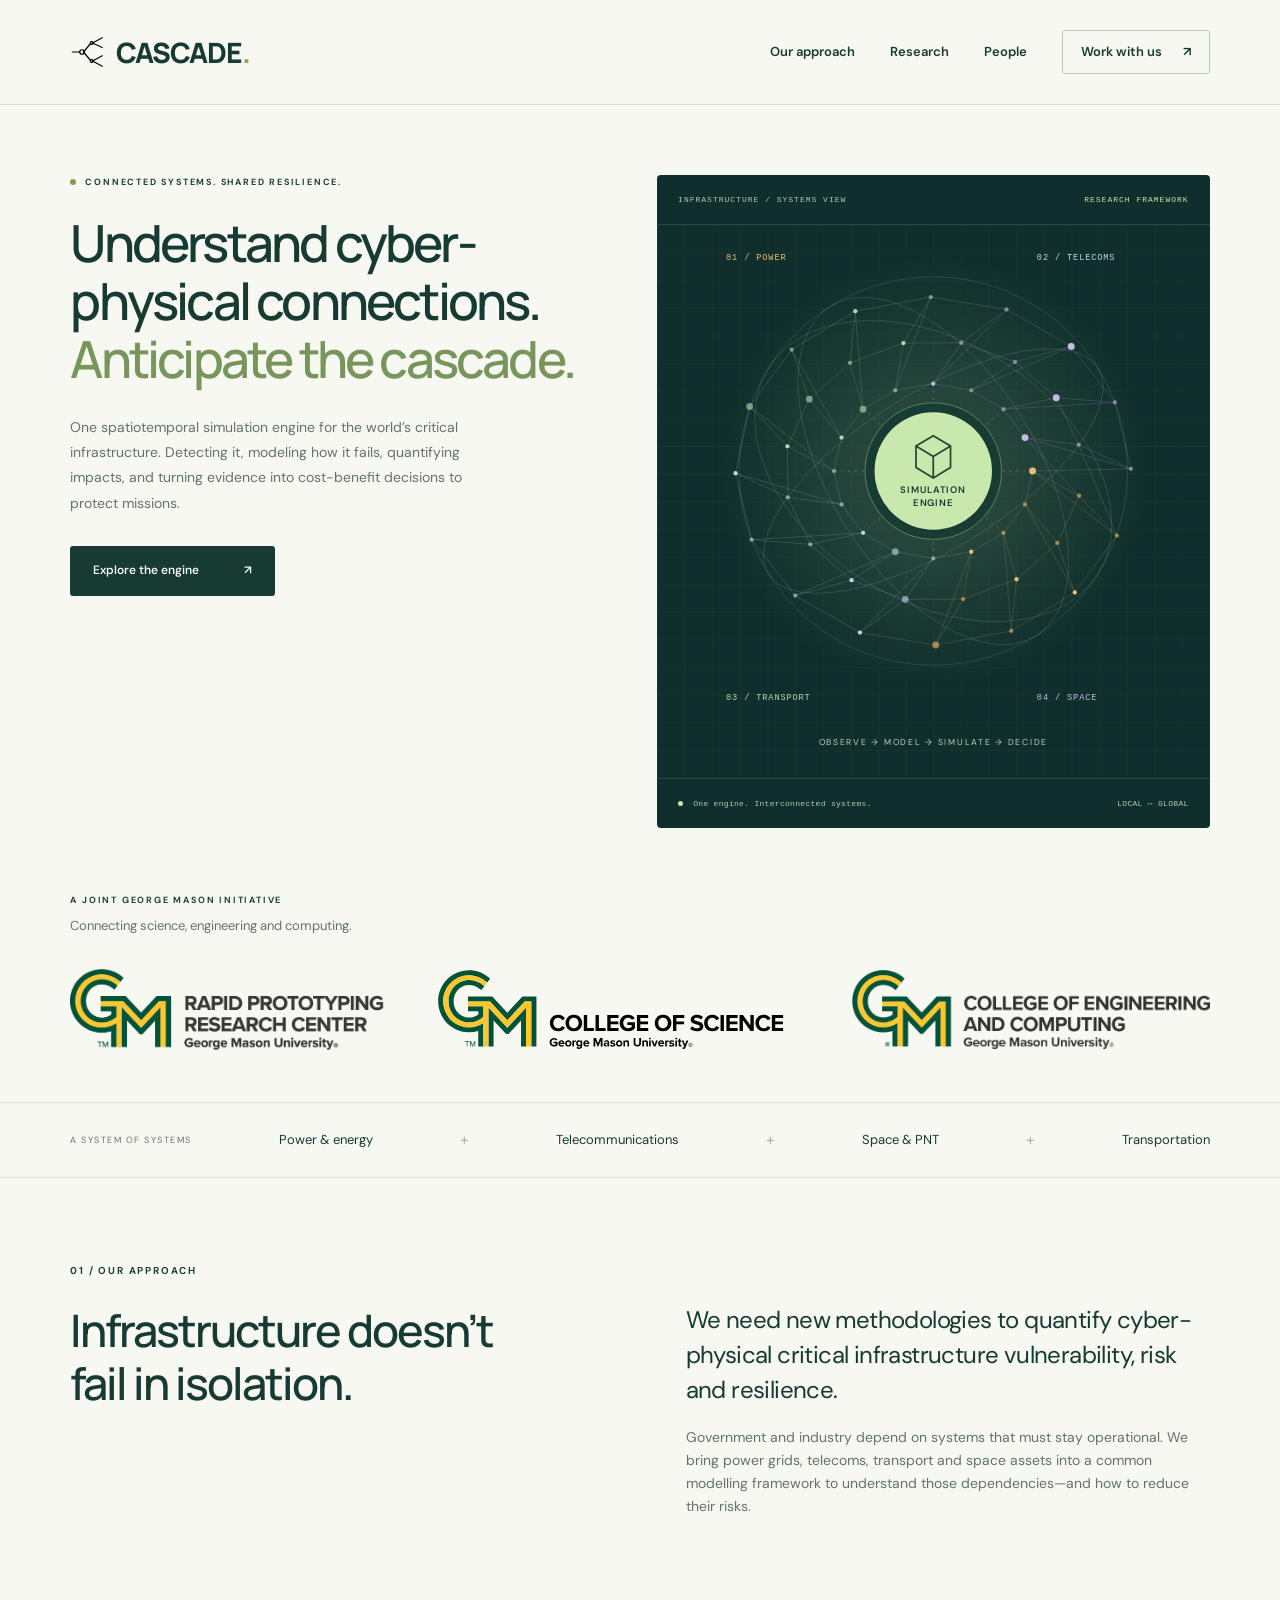
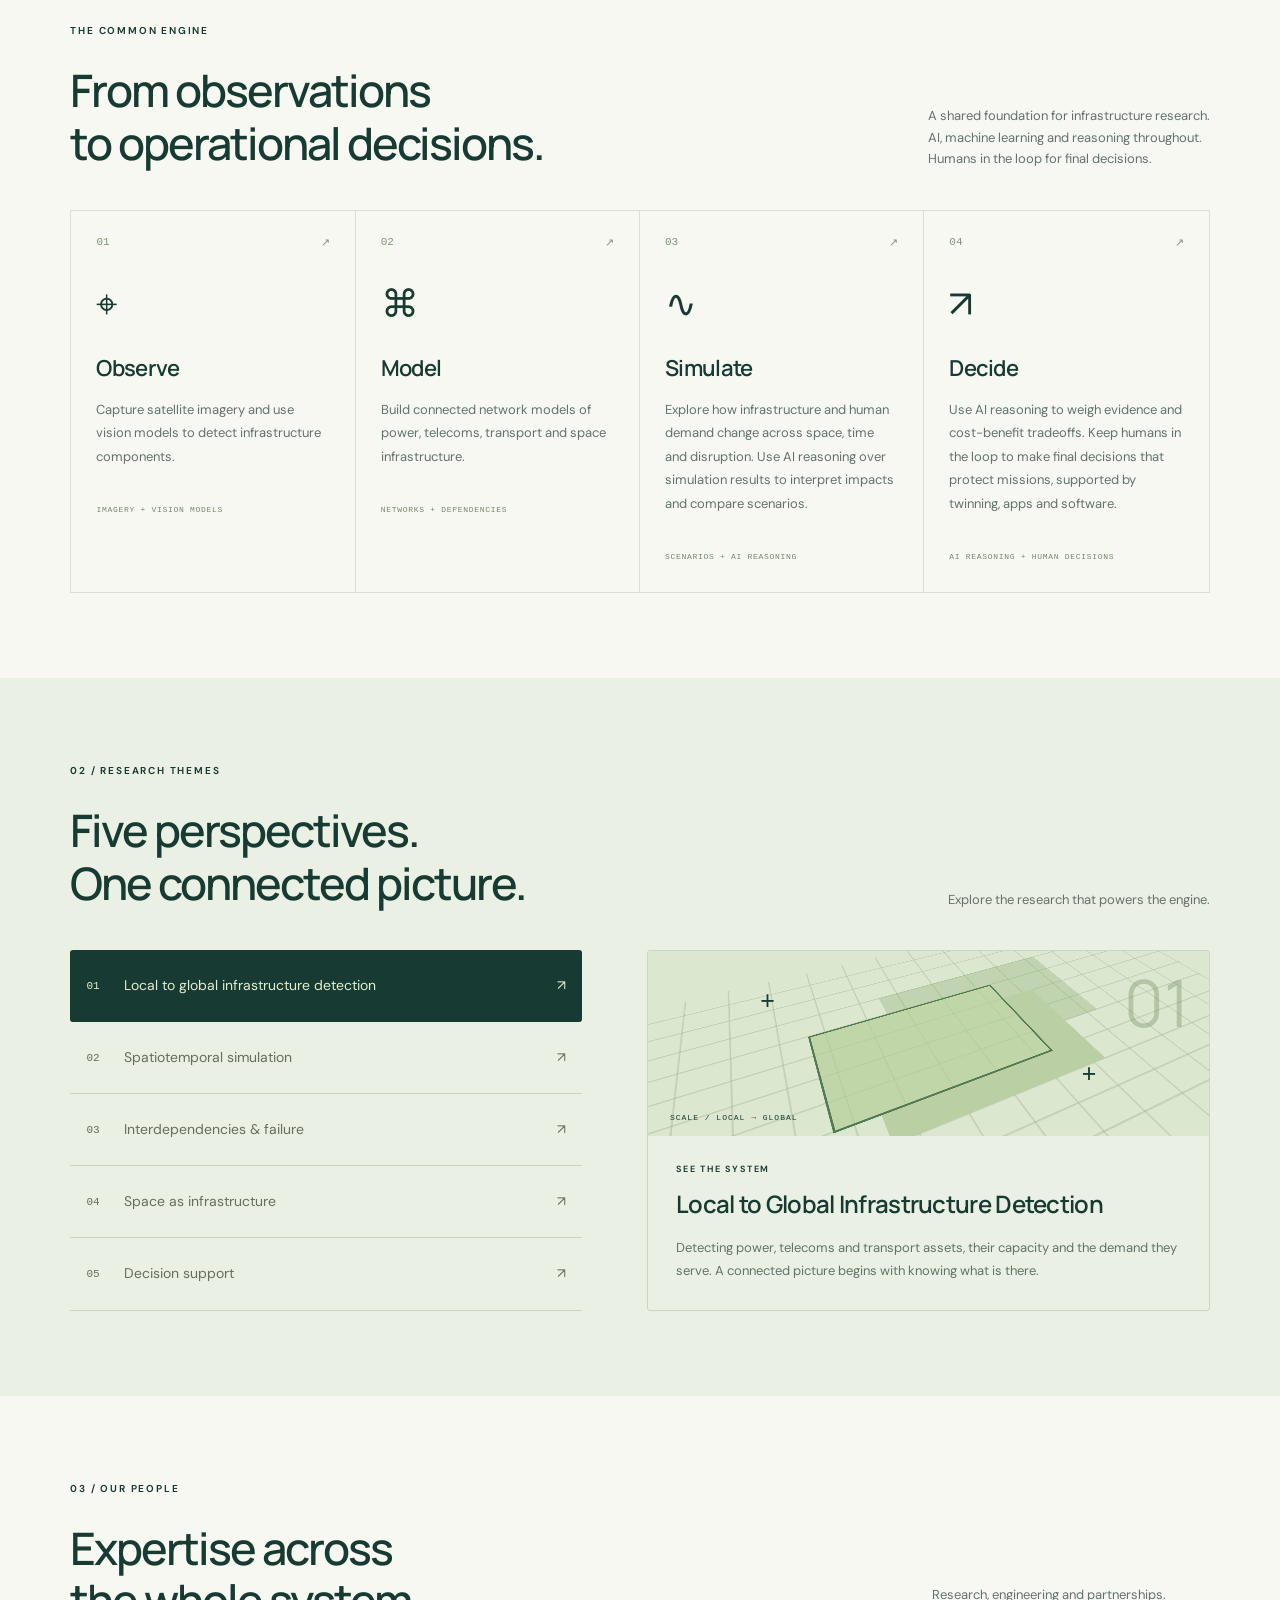
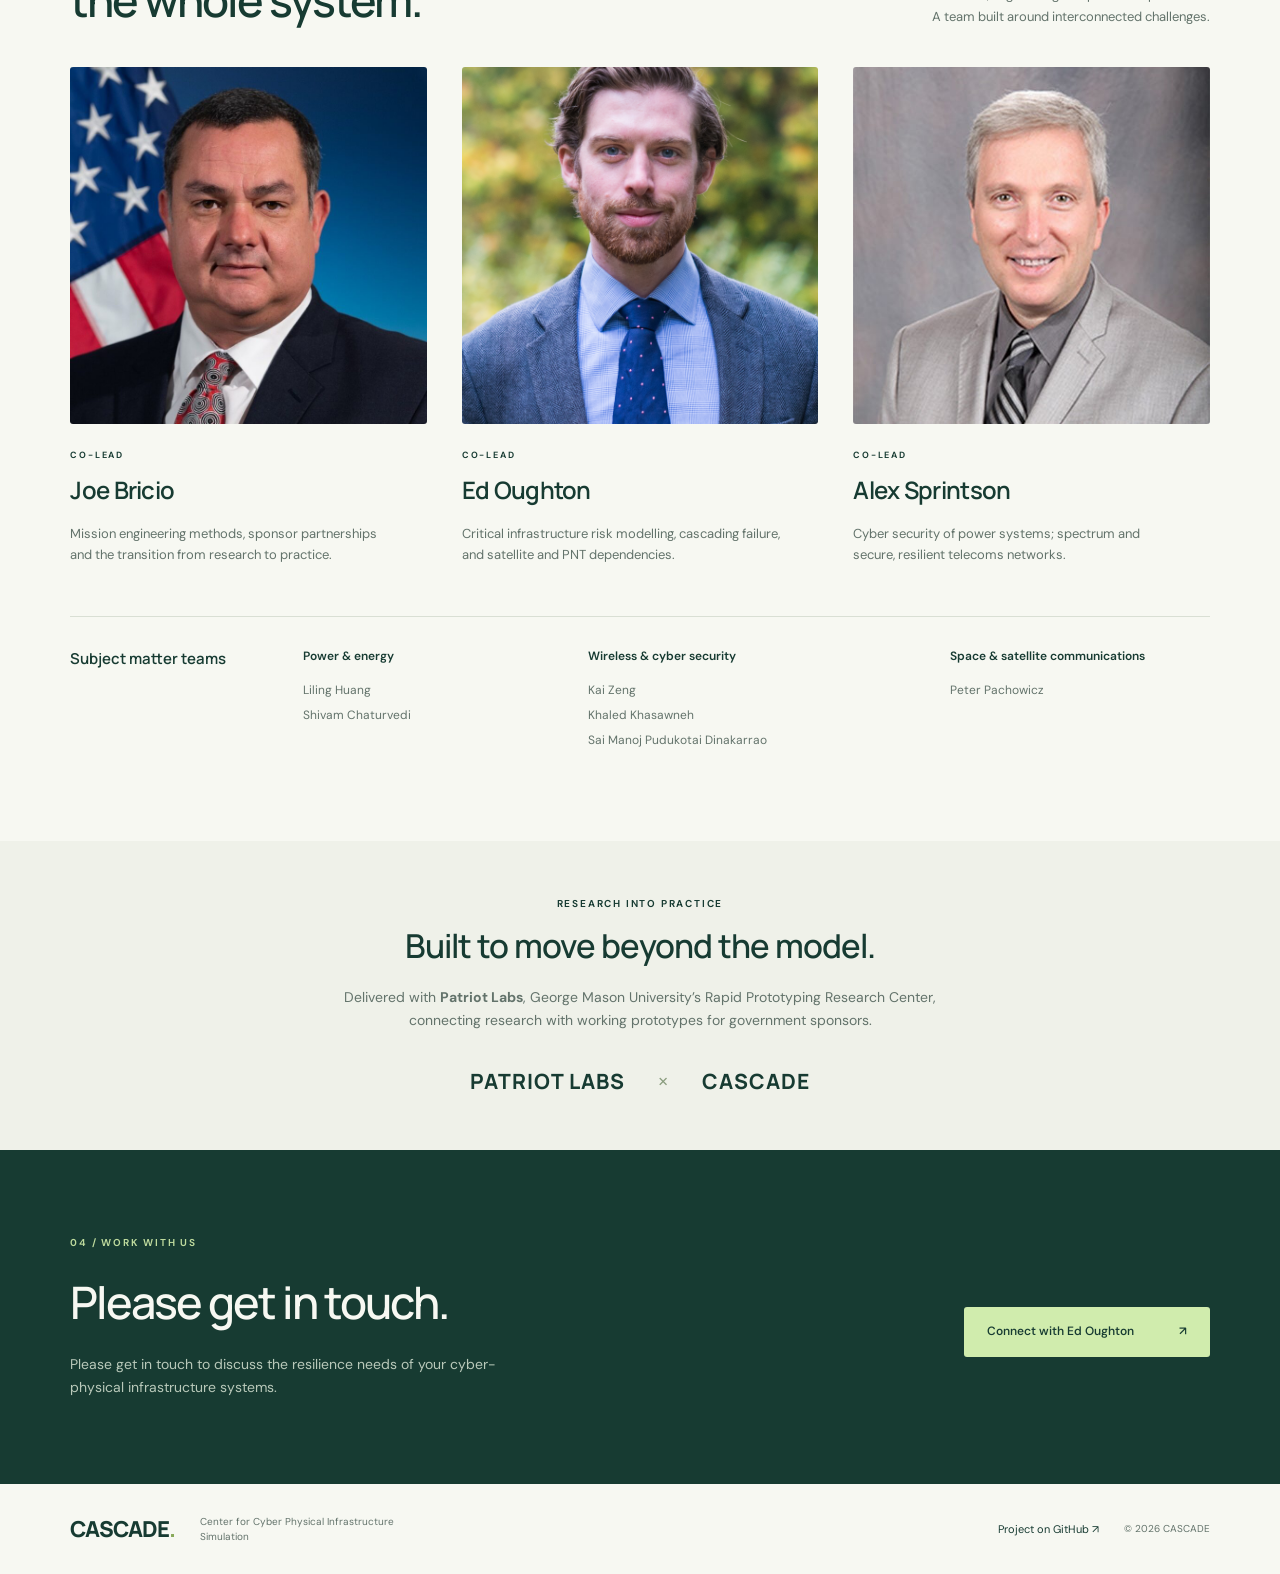
==== index.html @ 42ae83cd "Build CASCADE website and GitHub Pages deployment" ====
<!doctype html>
<html lang="en">
<head>
<meta charset="utf-8"><meta name="viewport" content="width=device-width, initial-scale=1">
<title>CASCADE — Center for Cyber Physical Infrastructure Simulation</title>
<meta name="description" content="Detecting critical infrastructure, modelling cascading failures, and turning simulation into decisions. Explore CASCADE's research, simulation engine, and team.">
<meta name="theme-color" content="#102e2b">
<link rel="stylesheet" href="assets/styles.css"><script src="assets/app.js" defer></script>
</head>
<body>
<a class="skip" href="#main">Skip to content</a>
<header><a class="brand" href="#" aria-label="CASCADE home"><svg class="brand-mark" aria-hidden="true" viewBox="0 0 48 48" fill="none" stroke="currentColor" stroke-width="1.6" stroke-linecap="round" stroke-linejoin="round"><path d="M3 24L13 24"/><path d="M18 24L28 12"/><path d="M18 24L28 36"/><path d="M30 12L43 5"/><path d="M30 12L43 18"/><path d="M30 36L43 29"/><path d="M30 36L43 43"/><circle cx="16" cy="24" r="3"/><circle cx="29" cy="12" r="2"/><circle cx="29" cy="36" r="2"/></svg> CASCADE<span class="brand-dot">.</span></a><nav aria-label="Main navigation"><a href="#approach">Our approach</a><a href="#research">Research</a><a href="#people">People</a><a class="nav-cta" href="#collaborate">Work with us <span aria-hidden="true">↗</span></a></nav></header>
<main id="main">
<section class="hero">
<div class="hero-copy"><p class="eyebrow"><span></span> CONNECTED SYSTEMS. SHARED RESILIENCE.</p><h1>Understand cyber-physical connections.<br><em>Anticipate the cascade.</em></h1><p class="hero-description">One spatiotemporal simulation engine for the world’s critical infrastructure. Detecting it, modeling how it fails, quantifying impacts, and turning evidence into cost-benefit decisions to protect missions.</p><a class="button" href="#approach">Explore the engine <span aria-hidden="true">↗</span></a></div>
<div class="hero-art"><div class="art-top"><span>INFRASTRUCTURE / SYSTEMS VIEW</span><span class="live-dot">RESEARCH FRAMEWORK</span></div><svg id="network" viewBox="0 0 640 640" role="img" aria-labelledby="network-title network-desc"><title id="network-title">Connected infrastructure simulation engine</title><desc id="network-desc">Power, telecoms, transport and space networks converge on a common simulation engine, connecting observations to decision support.</desc><defs><radialGradient id="glow"><stop stop-color="#c7edac" stop-opacity=".18"/><stop offset="1" stop-color="#c7edac" stop-opacity="0"/></radialGradient><pattern id="grid" width="32" height="32" patternUnits="userSpaceOnUse"><path d="M 32 0 L 0 0 0 32" fill="none" stroke="#d4e7da" stroke-opacity=".055"/></pattern></defs><rect width="640" height="640" fill="url(#grid)"/><circle cx="320" cy="285" r="250" fill="url(#glow)"/><g id="network-lines"></g><g class="orbits" fill="none" stroke="#b8d6c5" stroke-opacity=".17"><ellipse cx="320" cy="285" rx="225" ry="225"/><ellipse cx="320" cy="285" rx="225" ry="90" transform="rotate(-32 320 285)"/><ellipse cx="320" cy="285" rx="120" ry="225" transform="rotate(-32 320 285)"/><ellipse cx="320" cy="285" rx="225" ry="150" transform="rotate(32 320 285)"/></g><g id="network-nodes"></g><g class="core"><circle cx="320" cy="285" r="79" fill="#173c34" stroke="#bbdf9a" stroke-opacity=".45"/><circle cx="320" cy="285" r="68" fill="#c9e8ad"/><path transform="translate(0 -16)" d="m300 272 20-12 20 12v25l-20 12-20-12z m0 0 20 12 20-12 m-20 12v25" fill="none" stroke="#214733" stroke-width="2"/><text x="320" text-anchor="middle" fill="#173c34" font-size="11" font-weight="600" letter-spacing="1"><tspan x="320" y="310">SIMULATION</tspan><tspan x="320" y="326">ENGINE</tspan></text></g><g class="sector-label"><text x="80" y="40" fill="#e9bd75">01 / POWER</text><text x="440" y="40" fill="#bad9f1">02 / TELECOMS</text><text x="80" y="550" fill="#b5dab3">03 / TRANSPORT</text><text x="440" y="550" fill="#c5b8e8">04 / SPACE</text></g><g fill="#b8cec3" font-size="10" letter-spacing="2"><text x="320" y="602" text-anchor="middle">OBSERVE → MODEL → SIMULATE → DECIDE</text></g></svg><div class="art-bottom"><span><i></i> One engine. Interconnected systems.</span><span>LOCAL ↔ GLOBAL</span></div></div>
</section>
<section class="college-affiliation" aria-labelledby="college-heading">
<div class="college-intro"><p class="eyebrow" id="college-heading">A JOINT GEORGE MASON INITIATIVE</p><p>Connecting science, engineering and computing.</p></div>
<div class="college-logos"><a class="college-logo rprc-logo" href="https://rprc.gmu.edu/" aria-label="George Mason University Rapid Prototyping Research Center"><img src="assets/rprc.png" alt="Rapid Prototyping Research Center, George Mason University" width="766" height="185"></a><a class="college-logo science-logo" href="https://science.gmu.edu/" aria-label="George Mason University College of Science"><img src="assets/college-science.svg" alt="College of Science, George Mason University" width="894" height="184"></a><a class="college-logo engineering-logo" href="https://cec.gmu.edu/" aria-label="George Mason University College of Engineering and Computing"><img src="assets/college-engineering-computing.png" alt="College of Engineering and Computing, George Mason University" width="836" height="184"></a></div>
</section>
<div class="sector-strip"><span>A SYSTEM OF SYSTEMS</span><p>Power & energy</p><b>+</b><p>Telecommunications</p><b>+</b><p>Space & PNT</p><b>+</b><p>Transportation</p></div>
<section class="intro section" id="approach"><div><p class="eyebrow">01 / OUR APPROACH</p><h2>Infrastructure doesn’t<br>fail in isolation.</h2></div><div><p class="large-copy">We need new methodologies to quantify cyber-physical critical infrastructure vulnerability, risk and resilience.</p><p>Government and industry depend on systems that must stay operational. We bring power grids, telecoms, transport and space assets into a common modelling framework to understand those dependencies—and how to reduce their risks.</p></div></section>
<section class="engine section"><div class="section-heading"><div><p class="eyebrow">THE COMMON ENGINE</p><h2>From observations<br>to operational decisions.</h2></div><p>A shared foundation for infrastructure research.<br>AI, machine learning and reasoning throughout.<br>Humans in the loop for final decisions.</p></div><div class="pipeline"><article><span class="step">01 <span>↗</span></span><div class="pipeline-icon" aria-hidden="true">⌖</div><h3>Observe</h3><p>Capture satellite imagery and use vision models to detect infrastructure components.</p><span class="tag">IMAGERY + VISION MODELS</span></article><article><span class="step">02 <span>↗</span></span><div class="pipeline-icon" aria-hidden="true">⌘</div><h3>Model</h3><p>Build connected network models of power, telecoms, transport and space infrastructure.</p><span class="tag">NETWORKS + DEPENDENCIES</span></article><article><span class="step">03 <span>↗</span></span><div class="pipeline-icon" aria-hidden="true">∿</div><h3>Simulate</h3><p>Explore how infrastructure and human demand change across space, time and disruption. Use AI reasoning over simulation results to interpret impacts and compare scenarios.</p><span class="tag">SCENARIOS + AI REASONING</span></article><article><span class="step">04 <span>↗</span></span><div class="pipeline-icon" aria-hidden="true">↗</div><h3>Decide</h3><p>Use AI reasoning to weigh evidence and cost-benefit tradeoffs. Keep humans in the loop to make final decisions that protect missions, supported by twinning, apps and software.</p><span class="tag">AI REASONING + HUMAN DECISIONS</span></article></div></section>
<section class="research section" id="research"><div class="section-heading"><div><p class="eyebrow">02 / RESEARCH THEMES</p><h2>Five perspectives.<br>One connected picture.</h2></div><p>Explore the research that powers the engine.</p></div><div class="research-layout"><div class="theme-tabs" role="tablist" aria-label="Research themes" aria-orientation="vertical"><button id="tab-0" role="tab" aria-selected="true" aria-controls="theme-panel" tabindex="0" data-theme="0"><span>01</span> Local to global infrastructure detection <b>↗</b></button><button id="tab-1" role="tab" aria-selected="false" aria-controls="theme-panel" tabindex="-1" data-theme="1"><span>02</span> Spatiotemporal simulation <b>↗</b></button><button id="tab-2" role="tab" aria-selected="false" aria-controls="theme-panel" tabindex="-1" data-theme="2"><span>03</span> Interdependencies & failure <b>↗</b></button><button id="tab-3" role="tab" aria-selected="false" aria-controls="theme-panel" tabindex="-1" data-theme="3"><span>04</span> Space as infrastructure <b>↗</b></button><button id="tab-4" role="tab" aria-selected="false" aria-controls="theme-panel" tabindex="-1" data-theme="4"><span>05</span> Decision support <b>↗</b></button></div><article id="theme-panel" role="tabpanel" aria-labelledby="tab-0" tabindex="0"><div class="theme-visual" aria-hidden="true"><div class="map-grid"></div><span class="visual-cross cross-one">+</span><span class="visual-cross cross-two">+</span><span class="visual-caption">SCALE / LOCAL → GLOBAL</span><span class="visual-number">01</span></div><div class="theme-body"><p class="eyebrow" id="theme-kicker">SEE THE SYSTEM</p><h3 id="theme-title">Local to Global Infrastructure Detection</h3><p id="theme-description">Detecting power, telecoms and transport assets, their capacity and the demand they serve. A connected picture begins with knowing what is there.</p></div></article></div></section>
<section class="people section" id="people"><div class="section-heading"><div><p class="eyebrow">03 / OUR PEOPLE</p><h2>Expertise across<br>the whole system.</h2></div><p>Research, engineering and partnerships.<br>A team built around interconnected challenges.</p></div><div class="leaders"><article><img class="person-photo" src="assets/people/joe-bricio.jpg" alt="Joe Bricio" width="768" height="768" loading="lazy"><p class="eyebrow">CO-LEAD</p><h3>Joe Bricio</h3><p>Mission engineering methods, sponsor partnerships and the transition from research to practice.</p></article><article><img class="person-photo" src="assets/people/ed-oughton.jpg" alt="Ed Oughton" width="1500" height="2000" loading="lazy"><p class="eyebrow">CO-LEAD</p><h3>Ed Oughton</h3><p>Critical infrastructure risk modelling, cascading failure, and satellite and PNT dependencies.</p></article><article><img class="person-photo" src="assets/people/alex-sprintson.jpg" alt="Alex Sprintson" width="500" height="500" loading="lazy"><p class="eyebrow">CO-LEAD</p><h3>Alex Sprintson</h3><p>Cyber security of power systems; spectrum and secure, resilient telecoms networks.</p></article></div><div class="expertise"><h3>Subject matter teams</h3><div><h4>Power & energy</h4><p>Liling Huang</p><p>Shivam Chaturvedi</p></div><div><h4>Wireless & cyber security</h4><p>Kai Zeng</p><p>Khaled Khasawneh</p><p>Sai Manoj Pudukotai Dinakarrao</p></div><div><h4>Space & satellite communications</h4><p>Peter Pachowicz</p></div></div></section>
<section class="partner section"><p class="eyebrow">RESEARCH INTO PRACTICE</p><h2>Built to move beyond the model.</h2><p>Delivered with <strong>Patriot Labs</strong>, George Mason University’s Rapid Prototyping Research Center, connecting research with working prototypes for government sponsors.</p><div class="partner-wordmark">PATRIOT LABS <span>×</span> CASCADE</div></section>
<section class="collaborate section" id="collaborate"><div><p class="eyebrow">04 / WORK WITH US</p><h2>Please get in touch.</h2><p>Please get in touch to discuss the resilience needs of your cyber-physical infrastructure systems.</p></div><a class="button light" href="https://github.com/edwardoughton" target="_blank" rel="noopener noreferrer">Connect with Ed Oughton <span aria-hidden="true">↗</span></a></section>
</main><footer><a class="brand" href="#">CASCADE<span class="brand-dot">.</span></a><p>Center for Cyber Physical Infrastructure Simulation</p><a href="https://github.com/edwardoughton/cascade">Project on GitHub ↗</a><span>© <span id="year">2026</span> CASCADE</span></footer>
</body></html>
---- assets/styles.css ----
@import url('https://fonts.googleapis.com/css2?family=DM+Sans:wght@400;450;500;550;600;650;700&family=Manrope:wght@400;500;600;650;700;750;800&display=swap');
:root{--ink:#173b32;--paper:#f7f8f2;--muted:#63736b;--line:#d9dfd4;--lime:#d0ecad}*{box-sizing:border-box}html{scroll-behavior:smooth;scroll-padding-top:35px}body{margin:0;background:var(--paper);color:var(--ink);font:16px/1.65 'DM Sans',sans-serif}a{color:inherit;text-decoration:none}button{font:inherit}h1,h2,h3,h4,p{margin:0}h1,h2,h3{font-family:Manrope,sans-serif}h2{font-size:clamp(30px,3.5vw,48px);font-weight:550;letter-spacing:-2px;line-height:1.18}h3{font-size:24px;font-weight:600;letter-spacing:-.7px}p{color:var(--muted)}header{max-width:1440px;margin:auto;height:105px;padding:0 5.5%;display:flex;align-items:center;justify-content:space-between;border-bottom:1px solid var(--line)}.brand{display:inline-flex;align-items:center;font:800 28px Manrope,sans-serif;letter-spacing:-1px}.brand-dot{color:#88a95a}.brand-mark{font-size:32px;margin-right:10px}nav{display:flex;align-items:center;gap:35px;font-size:13px;font-weight:600}nav a:hover{color:#719744}.nav-cta{border:1px solid #b9c7b5;border-radius:3px;padding:10px 18px}.nav-cta span{margin-left:18px}.hero{max-width:1440px;margin:auto;display:grid;grid-template-columns:1fr 1fr;gap:3%;padding:70px 5.5% 65px}.eyebrow{font-size:10px;font-weight:650;letter-spacing:1.8px;line-height:1.6;color:var(--ink);margin-bottom:25px}.hero .eyebrow{display:flex;gap:9px;align-items:center;font-size:9px}.eyebrow>span{width:6px;height:6px;background:#7a9e52;border-radius:50%}h1{font-size:clamp(40px,4vw,59px);font-weight:550;letter-spacing:-2.8px;line-height:1.13}h1 em{font-style:normal;color:#78965b}.hero-intro{font-size:17px;font-weight:550;line-height:1.5;color:var(--ink);margin:27px 0 15px}.hero-description{max-width:420px;font-size:14px;line-height:1.8}.button{display:inline-flex;align-items:center;gap:45px;background:var(--ink);color:white;font-size:12px;font-weight:550;padding:15px 23px;border-radius:3px;margin-top:30px;transition:background .2s,transform .2s}.button:hover{background:#365c45;transform:translateY(-2px)}.hero-art{background:#102e2b;color:#b3cab9;display:flex;flex-direction:column;min-width:0;border-radius:4px;overflow:hidden}.art-top,.art-bottom{font:8px/1.4 monospace;letter-spacing:1px;display:flex;justify-content:space-between;padding:19px 21px;gap:10px}.art-top{border-bottom:1px solid #28463d}.live-dot{color:#c8e7ac}.hero-art svg{width:100%;flex:1;min-height:0}.sector-label{font:10px monospace;letter-spacing:1px}.art-bottom{border-top:1px solid #28463d;letter-spacing:.3px}.art-bottom i{display:inline-block;width:5px;height:5px;background:#c9e5a9;border-radius:50%;margin-right:5px}.sector-strip{max-width:1440px;margin:auto;border-top:1px solid var(--line);border-bottom:1px solid var(--line);padding:24px 5.5%;display:flex;justify-content:space-between;align-items:center;gap:20px}.sector-strip>span{font-size:9px;letter-spacing:1.5px;color:var(--muted)}.sector-strip p{font-size:13px;color:var(--ink)}.sector-strip b{color:#a8b59c;font-weight:400}.section{max-width:1440px;margin:auto;padding:85px 5.5%}.intro{display:grid;grid-template-columns:1fr 1fr;gap:8%}.large-copy{font-size:24px;line-height:1.45;letter-spacing:-.6px;color:var(--ink);margin:40px 0 18px}.intro p:not(.large-copy):not(.eyebrow){font-size:14px;max-width:520px}.section-heading{display:flex;justify-content:space-between;align-items:end;gap:40px;margin-bottom:40px}.section-heading>p{font-size:13px;max-width:330px}.engine{padding-top:20px}.pipeline{display:grid;grid-template-columns:repeat(4,1fr);border:1px solid var(--line)}.pipeline article{padding:25px;border-right:1px solid var(--line)}.pipeline article:last-child{border:0}.step{display:flex;justify-content:space-between;color:#82947b;font:11px monospace}.pipeline-icon{font-size:38px;font-weight:400;margin:24px 0 12px;height:65px}.pipeline h3{font-size:22px}.pipeline p{font-size:13px;margin:12px 0 26px;line-height:1.8}.tag{font:8px monospace;letter-spacing:.7px;color:#76866f}.research{background:#eaf0e3}.research-layout{display:grid;grid-template-columns:1fr 1.1fr;gap:65px}.theme-tabs{display:flex;flex-direction:column}.theme-tabs button{border:0;border-bottom:1px solid #cbd6c2;background:transparent;text-align:left;display:flex;align-items:center;gap:24px;padding:24px 16px;color:#62715c;font-size:14px;cursor:pointer}.theme-tabs button span{font:11px monospace}.theme-tabs button b{margin-left:auto;font-weight:400}.theme-tabs button[aria-selected=true]{background:var(--ink);color:#e2eed3;border-color:var(--ink);border-radius:3px}.theme-tabs button:hover{background:#d7e2cb}.theme-tabs button[aria-selected=true]:hover{background:#254d3e}#theme-panel{border:1px solid #cbd6c2;border-radius:3px;overflow:hidden}.theme-visual{height:185px;position:relative;background:#dce7cf;overflow:hidden}.map-grid{position:absolute;inset:-80px;background:repeating-linear-gradient(0deg,transparent 0 27px,#9caf8e66 28px 29px),repeating-linear-gradient(90deg,transparent 0 43px,#9caf8e66 44px 45px);transform:perspective(320px) rotateX(43deg) rotateZ(-24deg)}.map-grid:after{content:'';position:absolute;inset:33% 35%;border:2px solid #537a50;background:#b2ce96aa;box-shadow:40px 28px 0 #bacfa4,85px -30px 0 #89ac7355}.visual-cross{position:absolute;font:25px monospace}.cross-one{left:20%;top:20%}.cross-two{right:20%;bottom:25%}.visual-caption{position:absolute;bottom:14px;left:22px;font:8px monospace;letter-spacing:1px}.visual-number{position:absolute;right:20px;top:7px;font:65px Manrope,sans-serif;color:#65805855}.theme-body{padding:26px 28px}.theme-body .eyebrow{font-size:9px;margin-bottom:12px}.theme-body h3{font-size:24px;line-height:1.35;margin-bottom:15px}.theme-body>p:last-child{font-size:13px;line-height:1.8}.leaders{display:grid;grid-template-columns:repeat(3,1fr);gap:35px}.person-initial{position:relative;background:#e6ebdf;height:160px;display:flex;align-items:center;padding:25px;font:500 62px Manrope,sans-serif;letter-spacing:-4px;color:#7d9570;border-top:2px solid #b8c9a9;margin-bottom:24px;background-image:repeating-linear-gradient(135deg,transparent 0 27px,#bcccb526 28px 29px)}.person-initial span{position:absolute;bottom:17px;right:20px;font:10px monospace;letter-spacing:1px}.leaders .eyebrow{margin-bottom:8px;font-size:9px}.leaders h3{margin-bottom:13px}.leaders article>p:last-child{font-size:13px;max-width:330px}.expertise{margin-top:50px;padding-top:30px;border-top:1px solid var(--line);display:grid;grid-template-columns:.8fr 1fr 1.3fr 1fr;gap:25px}.expertise h3{font-size:15px;letter-spacing:0}.expertise h4{font-size:12px;margin-bottom:15px;font-weight:600}.expertise p{font-size:12px;margin:5px 0}.partner{text-align:center;background:#eff1e9;padding-top:55px;padding-bottom:55px}.partner .eyebrow{margin-bottom:15px}.partner h2{font-size:33px;letter-spacing:-1px}.partner>p:not(.eyebrow){max-width:640px;margin:20px auto;font-size:14px}.partner-wordmark{font:750 21px Manrope,sans-serif;letter-spacing:1px;margin-top:35px}.partner-wordmark span{margin:0 28px;font-weight:400;color:#8a9d7e}.collaborate{background:var(--ink);color:var(--paper);display:flex;align-items:center;justify-content:space-between;gap:30px}.collaborate .eyebrow{color:#bfdb9e}.collaborate p:last-child{color:#b9c9ba;font-size:14px;max-width:460px;margin-top:24px}.light{background:var(--lime);color:var(--ink);white-space:nowrap}.light:hover{background:#e0f4c8}footer{max-width:1440px;margin:auto;padding:30px 5.5%;display:flex;align-items:center;gap:25px}footer .brand{font-size:22px}footer p{font-size:10px;max-width:200px;line-height:1.5}footer>a:not(.brand){font-size:11px;margin-left:auto}footer>span{font-size:10px;color:var(--muted)}.skip{position:absolute;left:10px;top:-80px;padding:10px;background:white;z-index:5}.skip:focus{top:10px}:focus-visible{outline:3px solid #8bab60;outline-offset:5px}section[id]{scroll-margin-top:20px}@media(min-width:1450px){body{border-left:1px solid var(--line);border-right:1px solid var(--line);max-width:1440px;margin:auto}}@media(max-width:900px){header{height:85px}nav{gap:20px}.hero{padding-top:45px;gap:25px}h1{font-size:40px;letter-spacing:-2px}.hero .eyebrow{font-size:7px;letter-spacing:1px}.hero-art{align-self:center}.art-top,.art-bottom{font-size:6px;padding:15px 10px}.section{padding:60px 5.5%}.pipeline article{padding:20px 16px}.tag{font-size:7px}.research-layout{gap:25px}.theme-tabs button{gap:12px;font-size:12px;padding:23px 12px}.expertise{grid-template-columns:1fr 1fr}.collaborate h2{font-size:35px}.light{gap:20px}footer{flex-wrap:wrap}.sector-strip{gap:10px}.sector-strip p{font-size:11px}}@media(max-width:640px){header{height:auto;min-height:80px;flex-wrap:wrap;gap:15px;padding-top:20px;padding-bottom:18px}.brand{font-size:24px}nav{width:100%;justify-content:space-between;gap:10px;font-size:11px}.nav-cta{padding:5px 8px}.nav-cta span{margin-left:5px}.hero{grid-template-columns:1fr;padding-top:35px}.hero .eyebrow{font-size:8px}h1{font-size:43px}.hero-description{max-width:350px}.hero-art{margin-top:15px}.hero-art svg{max-height:420px}.art-top,.art-bottom{font-size:7px;padding:15px}.sector-strip{flex-wrap:wrap;justify-content:center;padding:20px}.sector-strip>span{width:100%;text-align:center;margin-bottom:4px}.sector-strip p{font-size:10px}.intro{grid-template-columns:1fr;gap:0}.large-copy{margin-top:25px;font-size:21px}.section{padding-top:50px;padding-bottom:50px}.eyebrow{margin-bottom:18px}h2{font-size:34px;letter-spacing:-1.4px}.section-heading{display:block;margin-bottom:28px}.section-heading>p{margin-top:20px}.pipeline{grid-template-columns:1fr 1fr}.pipeline article:nth-child(2){border-right:0}.pipeline article:nth-child(-n+2){border-bottom:1px solid var(--line)}.pipeline p{font-size:12px}.pipeline-icon{margin:14px 0 4px}.research-layout{grid-template-columns:1fr}.theme-tabs button{font-size:13px;padding:17px}.theme-visual{height:155px}.leaders{grid-template-columns:1fr;gap:30px}.leaders article{display:grid;grid-template-columns:90px 1fr;column-gap:20px}.person-initial{grid-row:1/4;height:115px;margin:0;font-size:35px;padding:12px;letter-spacing:-2px}.leaders .eyebrow{margin:0}.leaders h3{font-size:22px;margin:3px 0 7px}.leaders article>p:last-child{font-size:12px}.expertise{gap:22px;grid-template-columns:1fr}.expertise h4{margin-bottom:10px}.partner-wordmark{font-size:17px}.partner-wordmark span{margin:0 12px}.partner h2{font-size:28px}.collaborate{display:block}.collaborate h2{font-size:33px}.collaborate .button{margin-top:30px}footer{gap:18px}footer p{max-width:150px}footer>a:not(.brand){margin-left:0}footer>span{margin-left:auto}}@media(prefers-reduced-motion:reduce){html{scroll-behavior:auto}*{transition:none!important}}

/* College artwork is cropped to its visible bounds, with matching GM heights. */
.brand-mark{width:36px;height:36px;flex-shrink:0;color:#000;margin-right:10px}
.college-affiliation{max-width:1440px;margin:auto;padding:0 5.5% 38px;display:grid;grid-template-columns:1fr 1.7fr;gap:35px;align-items:center}
.college-intro .eyebrow{margin-bottom:8px;font-size:9px}
.college-intro>p:last-child{font-size:13px}
.college-logos{display:grid;grid-template-columns:1.07fr 1fr;gap:32px;align-items:center}
.college-logo{display:flex;align-items:center;justify-content:center;min-width:0;padding:14px 0;background:transparent}
.college-logo img{display:block;width:100%;height:auto;object-fit:contain}
@media(max-width:900px){.college-affiliation{grid-template-columns:1fr;gap:18px}.college-logos{max-width:750px}}
@media(max-width:640px){.college-logos{grid-template-columns:1fr;gap:18px}.college-logo{justify-content:flex-start;padding:6px 0}.science-logo img{width:321px;max-width:100%}.engineering-logo img{width:300px;max-width:100%}}

/* Leadership photos retain the original images and use a consistent portrait frame. */
.person-photo{display:block;width:100%;height:auto;aspect-ratio:1/1;object-fit:cover;object-position:center;border-radius:3px;margin-bottom:24px}
@media(max-width:640px){.person-photo{grid-row:1/4;width:90px;height:115px;aspect-ratio:auto;margin:0;object-position:center}}

/* Three university units share the affiliation row and matching GM symbol scale. */
.college-affiliation{grid-template-columns:1fr;gap:18px}
.college-logos{grid-template-columns:.94fr 1.07fr 1fr;gap:32px;max-width:none}
@media(max-width:640px){.college-logos{grid-template-columns:1fr;gap:18px}.rprc-logo img{width:282px;max-width:100%}}

.hero-description{margin-top:27px}
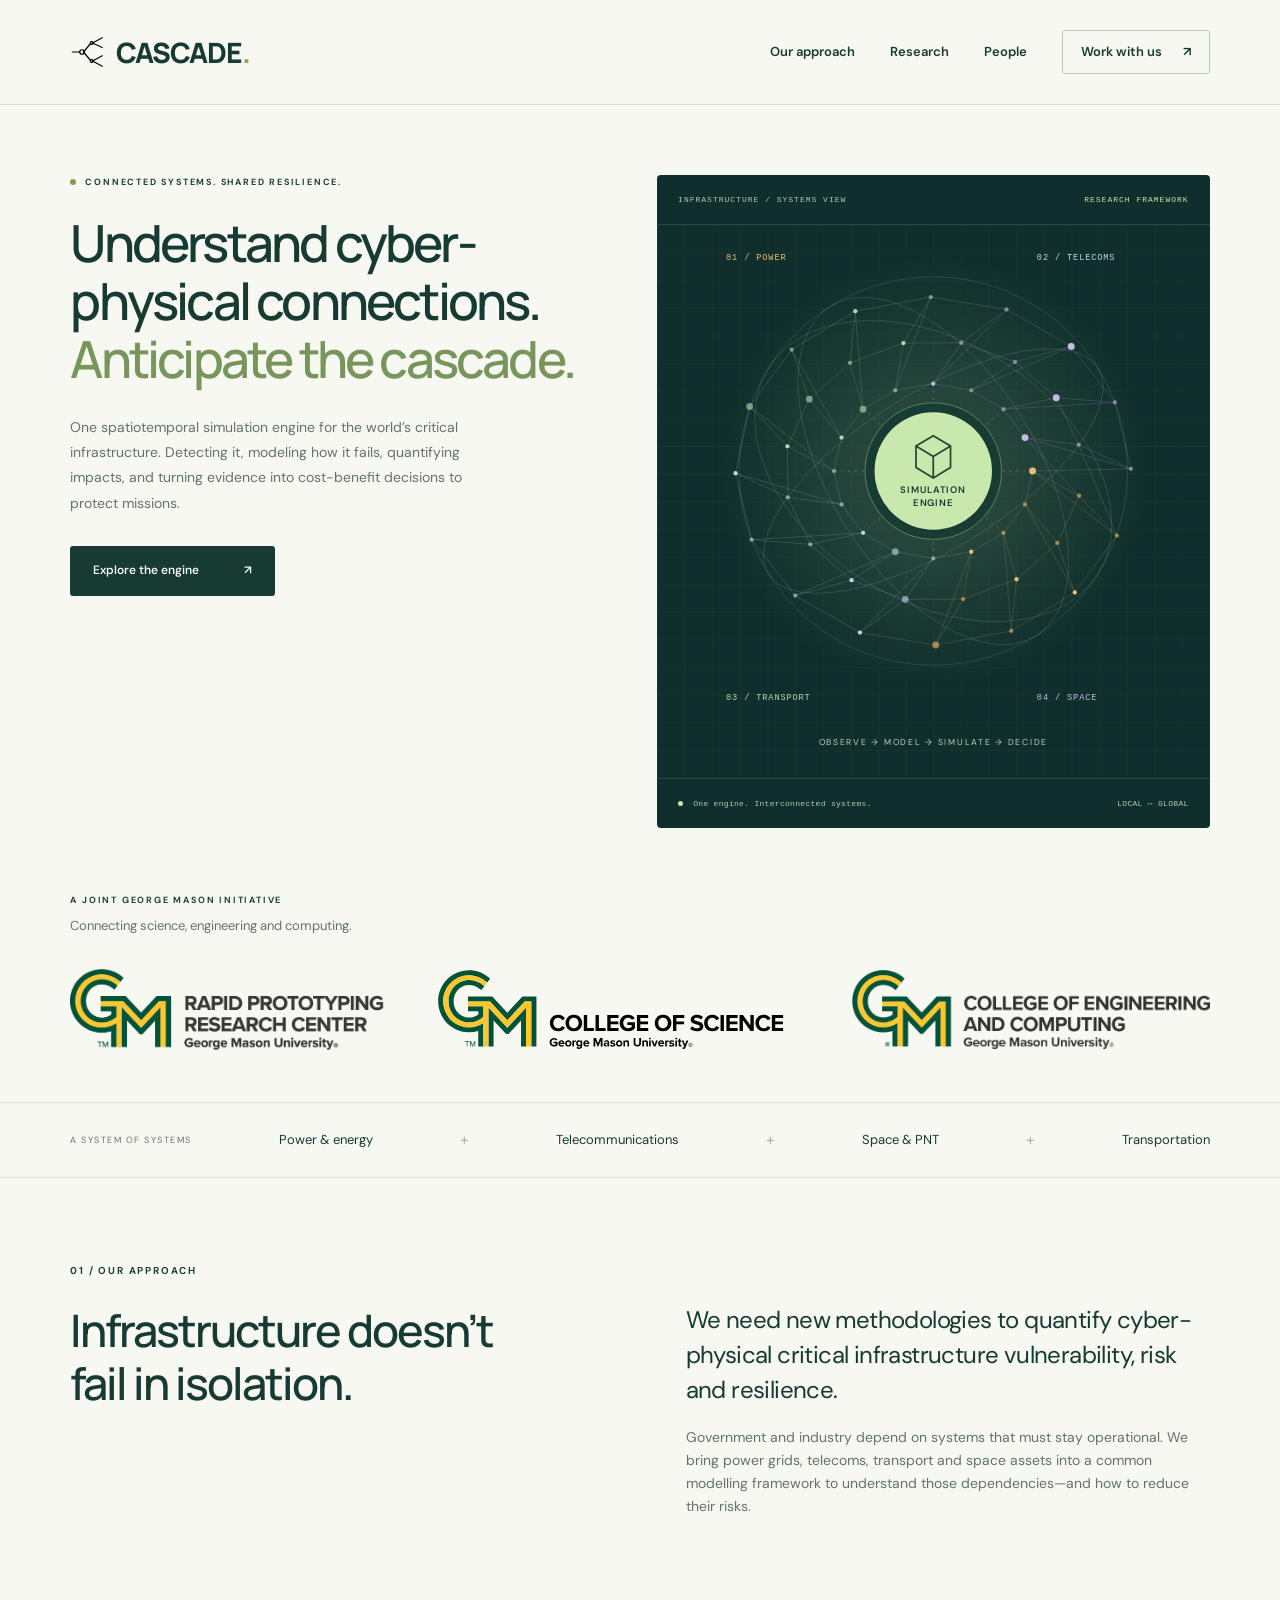
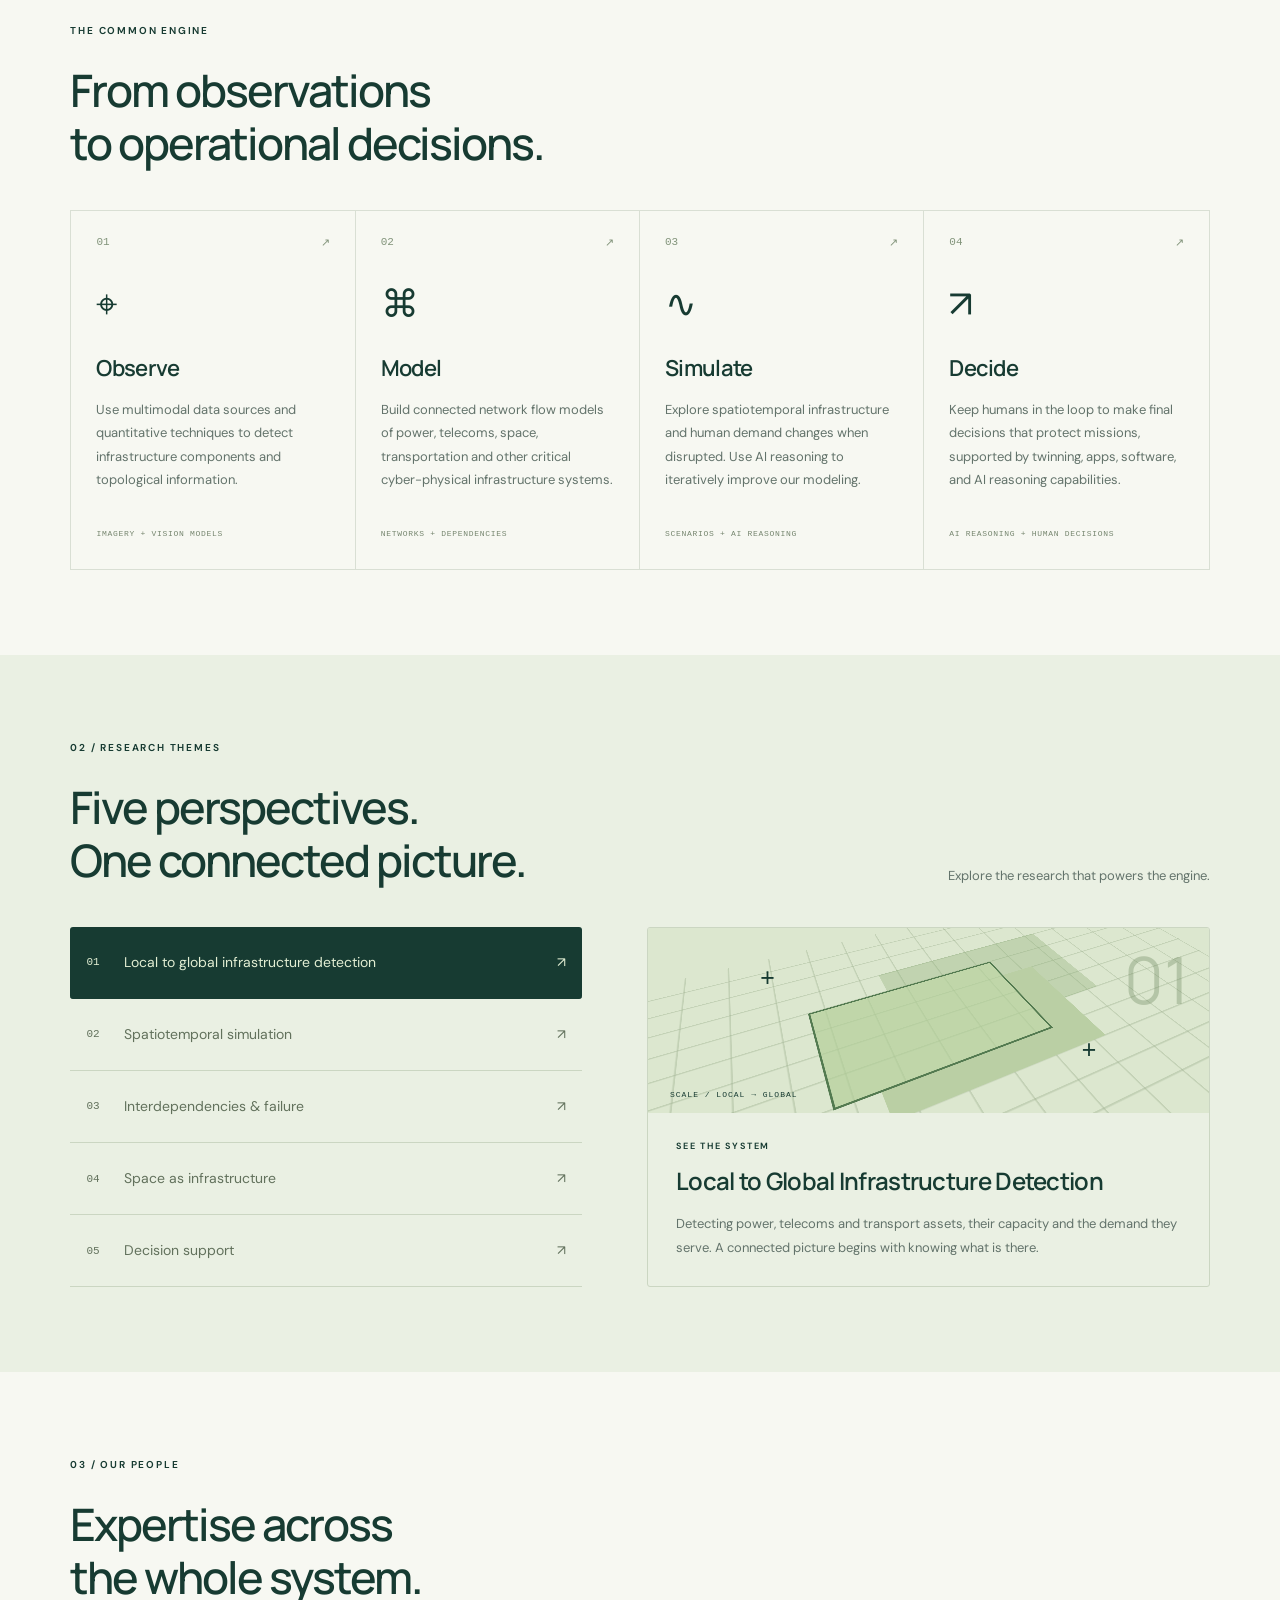
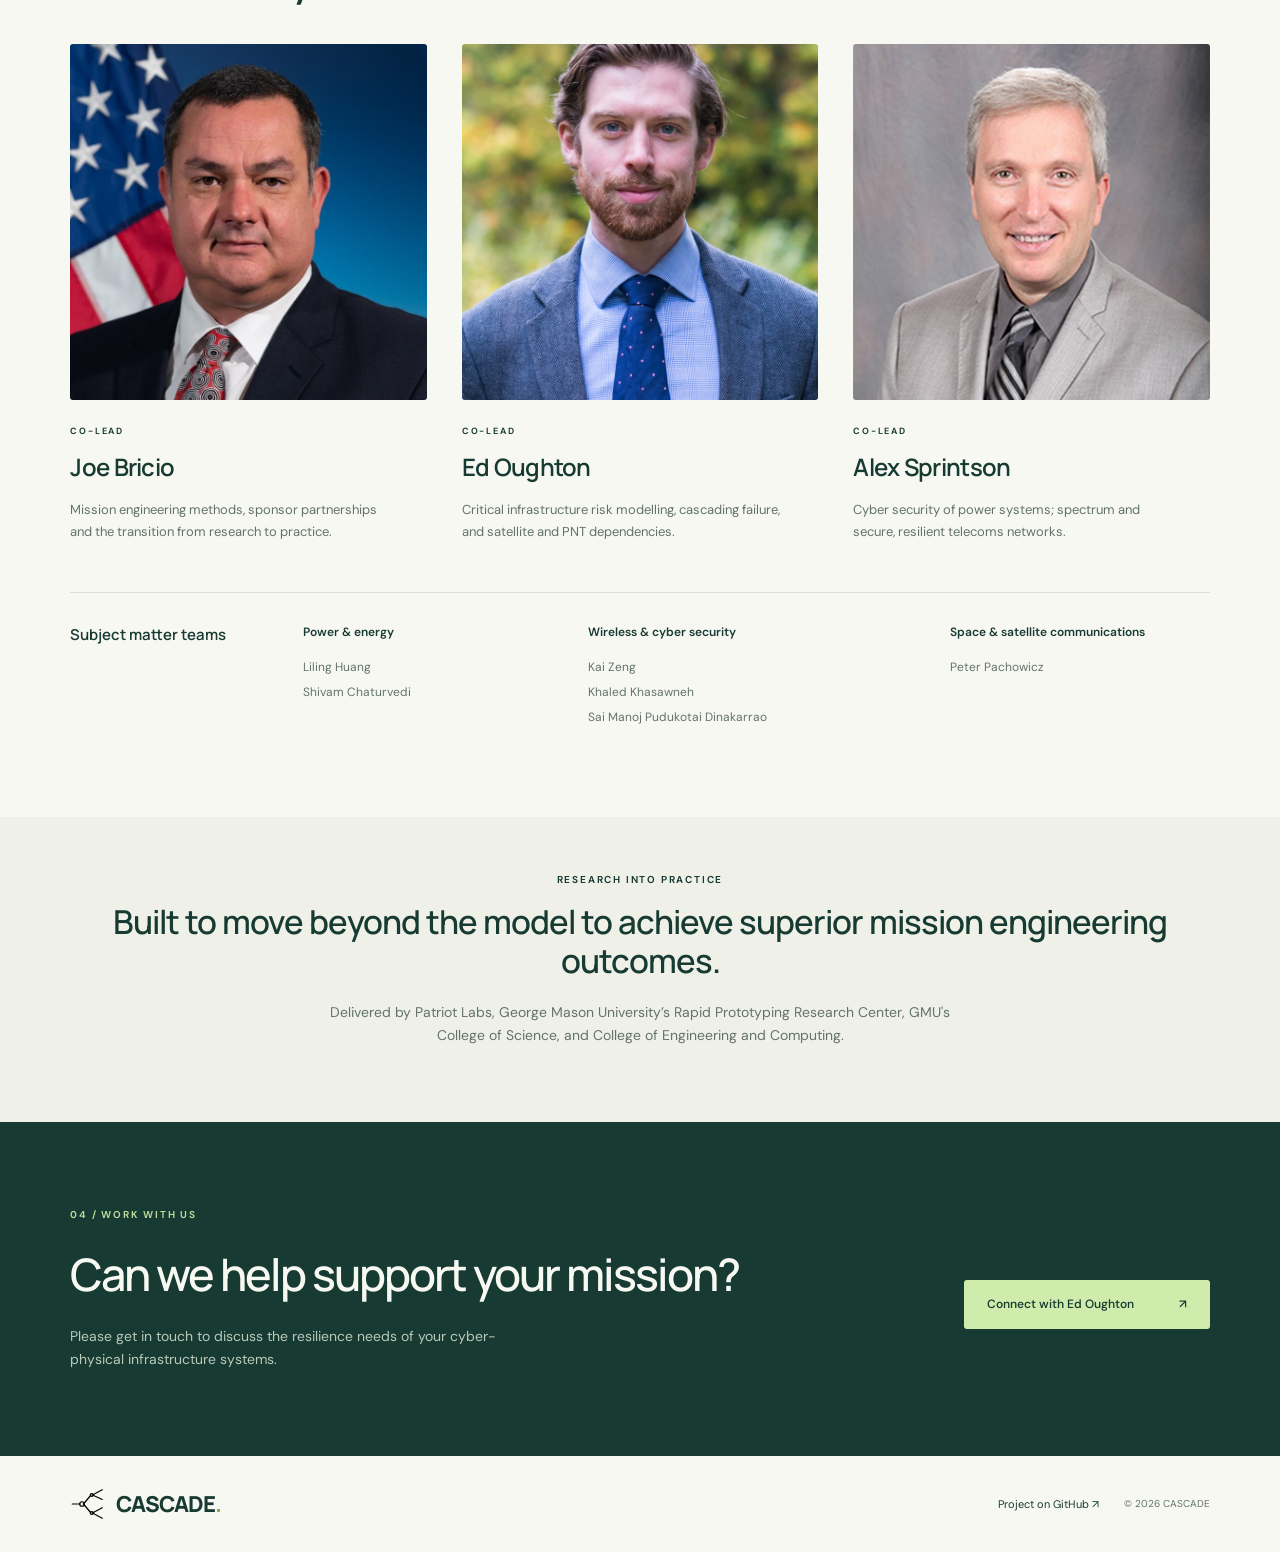
==== commit a57f6b16: "Refine website copy and match footer branding" ====
--- a/index.html
+++ b/index.html
@@ -21,10 +21,10 @@
 </section>
 <div class="sector-strip"><span>A SYSTEM OF SYSTEMS</span><p>Power & energy</p><b>+</b><p>Telecommunications</p><b>+</b><p>Space & PNT</p><b>+</b><p>Transportation</p></div>
 <section class="intro section" id="approach"><div><p class="eyebrow">01 / OUR APPROACH</p><h2>Infrastructure doesn’t<br>fail in isolation.</h2></div><div><p class="large-copy">We need new methodologies to quantify cyber-physical critical infrastructure vulnerability, risk and resilience.</p><p>Government and industry depend on systems that must stay operational. We bring power grids, telecoms, transport and space assets into a common modelling framework to understand those dependencies—and how to reduce their risks.</p></div></section>
-<section class="engine section"><div class="section-heading"><div><p class="eyebrow">THE COMMON ENGINE</p><h2>From observations<br>to operational decisions.</h2></div><p>A shared foundation for infrastructure research.<br>AI, machine learning and reasoning throughout.<br>Humans in the loop for final decisions.</p></div><div class="pipeline"><article><span class="step">01 <span>↗</span></span><div class="pipeline-icon" aria-hidden="true">⌖</div><h3>Observe</h3><p>Capture satellite imagery and use vision models to detect infrastructure components.</p><span class="tag">IMAGERY + VISION MODELS</span></article><article><span class="step">02 <span>↗</span></span><div class="pipeline-icon" aria-hidden="true">⌘</div><h3>Model</h3><p>Build connected network models of power, telecoms, transport and space infrastructure.</p><span class="tag">NETWORKS + DEPENDENCIES</span></article><article><span class="step">03 <span>↗</span></span><div class="pipeline-icon" aria-hidden="true">∿</div><h3>Simulate</h3><p>Explore how infrastructure and human demand change across space, time and disruption. Use AI reasoning over simulation results to interpret impacts and compare scenarios.</p><span class="tag">SCENARIOS + AI REASONING</span></article><article><span class="step">04 <span>↗</span></span><div class="pipeline-icon" aria-hidden="true">↗</div><h3>Decide</h3><p>Use AI reasoning to weigh evidence and cost-benefit tradeoffs. Keep humans in the loop to make final decisions that protect missions, supported by twinning, apps and software.</p><span class="tag">AI REASONING + HUMAN DECISIONS</span></article></div></section>
+<section class="engine section"><div class="section-heading"><div><p class="eyebrow">THE COMMON ENGINE</p><h2>From observations<br>to operational decisions.</h2></div></div><div class="pipeline"><article><span class="step">01 <span>↗</span></span><div class="pipeline-icon" aria-hidden="true">⌖</div><h3>Observe</h3><p>Use multimodal data sources and quantitative techniques to detect infrastructure components and topological information.</p><span class="tag">IMAGERY + VISION MODELS</span></article><article><span class="step">02 <span>↗</span></span><div class="pipeline-icon" aria-hidden="true">⌘</div><h3>Model</h3><p>Build connected network flow models of power, telecoms, space, transportation and other critical cyber-physical infrastructure systems.</p><span class="tag">NETWORKS + DEPENDENCIES</span></article><article><span class="step">03 <span>↗</span></span><div class="pipeline-icon" aria-hidden="true">∿</div><h3>Simulate</h3><p>Explore spatiotemporal infrastructure and human demand changes when disrupted. Use AI reasoning to iteratively improve our modeling.</p><span class="tag">SCENARIOS + AI REASONING</span></article><article><span class="step">04 <span>↗</span></span><div class="pipeline-icon" aria-hidden="true">↗</div><h3>Decide</h3><p>Keep humans in the loop to make final decisions that protect missions, supported by twinning, apps, software, and AI reasoning capabilities.</p><span class="tag">AI REASONING + HUMAN DECISIONS</span></article></div></section>
 <section class="research section" id="research"><div class="section-heading"><div><p class="eyebrow">02 / RESEARCH THEMES</p><h2>Five perspectives.<br>One connected picture.</h2></div><p>Explore the research that powers the engine.</p></div><div class="research-layout"><div class="theme-tabs" role="tablist" aria-label="Research themes" aria-orientation="vertical"><button id="tab-0" role="tab" aria-selected="true" aria-controls="theme-panel" tabindex="0" data-theme="0"><span>01</span> Local to global infrastructure detection <b>↗</b></button><button id="tab-1" role="tab" aria-selected="false" aria-controls="theme-panel" tabindex="-1" data-theme="1"><span>02</span> Spatiotemporal simulation <b>↗</b></button><button id="tab-2" role="tab" aria-selected="false" aria-controls="theme-panel" tabindex="-1" data-theme="2"><span>03</span> Interdependencies & failure <b>↗</b></button><button id="tab-3" role="tab" aria-selected="false" aria-controls="theme-panel" tabindex="-1" data-theme="3"><span>04</span> Space as infrastructure <b>↗</b></button><button id="tab-4" role="tab" aria-selected="false" aria-controls="theme-panel" tabindex="-1" data-theme="4"><span>05</span> Decision support <b>↗</b></button></div><article id="theme-panel" role="tabpanel" aria-labelledby="tab-0" tabindex="0"><div class="theme-visual" aria-hidden="true"><div class="map-grid"></div><span class="visual-cross cross-one">+</span><span class="visual-cross cross-two">+</span><span class="visual-caption">SCALE / LOCAL → GLOBAL</span><span class="visual-number">01</span></div><div class="theme-body"><p class="eyebrow" id="theme-kicker">SEE THE SYSTEM</p><h3 id="theme-title">Local to Global Infrastructure Detection</h3><p id="theme-description">Detecting power, telecoms and transport assets, their capacity and the demand they serve. A connected picture begins with knowing what is there.</p></div></article></div></section>
-<section class="people section" id="people"><div class="section-heading"><div><p class="eyebrow">03 / OUR PEOPLE</p><h2>Expertise across<br>the whole system.</h2></div><p>Research, engineering and partnerships.<br>A team built around interconnected challenges.</p></div><div class="leaders"><article><img class="person-photo" src="assets/people/joe-bricio.jpg" alt="Joe Bricio" width="768" height="768" loading="lazy"><p class="eyebrow">CO-LEAD</p><h3>Joe Bricio</h3><p>Mission engineering methods, sponsor partnerships and the transition from research to practice.</p></article><article><img class="person-photo" src="assets/people/ed-oughton.jpg" alt="Ed Oughton" width="1500" height="2000" loading="lazy"><p class="eyebrow">CO-LEAD</p><h3>Ed Oughton</h3><p>Critical infrastructure risk modelling, cascading failure, and satellite and PNT dependencies.</p></article><article><img class="person-photo" src="assets/people/alex-sprintson.jpg" alt="Alex Sprintson" width="500" height="500" loading="lazy"><p class="eyebrow">CO-LEAD</p><h3>Alex Sprintson</h3><p>Cyber security of power systems; spectrum and secure, resilient telecoms networks.</p></article></div><div class="expertise"><h3>Subject matter teams</h3><div><h4>Power & energy</h4><p>Liling Huang</p><p>Shivam Chaturvedi</p></div><div><h4>Wireless & cyber security</h4><p>Kai Zeng</p><p>Khaled Khasawneh</p><p>Sai Manoj Pudukotai Dinakarrao</p></div><div><h4>Space & satellite communications</h4><p>Peter Pachowicz</p></div></div></section>
-<section class="partner section"><p class="eyebrow">RESEARCH INTO PRACTICE</p><h2>Built to move beyond the model.</h2><p>Delivered with <strong>Patriot Labs</strong>, George Mason University’s Rapid Prototyping Research Center, connecting research with working prototypes for government sponsors.</p><div class="partner-wordmark">PATRIOT LABS <span>×</span> CASCADE</div></section>
-<section class="collaborate section" id="collaborate"><div><p class="eyebrow">04 / WORK WITH US</p><h2>Please get in touch.</h2><p>Please get in touch to discuss the resilience needs of your cyber-physical infrastructure systems.</p></div><a class="button light" href="https://github.com/edwardoughton" target="_blank" rel="noopener noreferrer">Connect with Ed Oughton <span aria-hidden="true">↗</span></a></section>
-</main><footer><a class="brand" href="#">CASCADE<span class="brand-dot">.</span></a><p>Center for Cyber Physical Infrastructure Simulation</p><a href="https://github.com/edwardoughton/cascade">Project on GitHub ↗</a><span>© <span id="year">2026</span> CASCADE</span></footer>
+<section class="people section" id="people"><div class="section-heading"><div><p class="eyebrow">03 / OUR PEOPLE</p><h2>Expertise across<br>the whole system.</h2></div></div><div class="leaders"><article><img class="person-photo" src="assets/people/joe-bricio.jpg" alt="Joe Bricio" width="768" height="768" loading="lazy"><p class="eyebrow">CO-LEAD</p><h3>Joe Bricio</h3><p>Mission engineering methods, sponsor partnerships and the transition from research to practice.</p></article><article><img class="person-photo" src="assets/people/ed-oughton.jpg" alt="Ed Oughton" width="1500" height="2000" loading="lazy"><p class="eyebrow">CO-LEAD</p><h3>Ed Oughton</h3><p>Critical infrastructure risk modelling, cascading failure, and satellite and PNT dependencies.</p></article><article><img class="person-photo" src="assets/people/alex-sprintson.jpg" alt="Alex Sprintson" width="500" height="500" loading="lazy"><p class="eyebrow">CO-LEAD</p><h3>Alex Sprintson</h3><p>Cyber security of power systems; spectrum and secure, resilient telecoms networks.</p></article></div><div class="expertise"><h3>Subject matter teams</h3><div><h4>Power & energy</h4><p>Liling Huang</p><p>Shivam Chaturvedi</p></div><div><h4>Wireless & cyber security</h4><p>Kai Zeng</p><p>Khaled Khasawneh</p><p>Sai Manoj Pudukotai Dinakarrao</p></div><div><h4>Space & satellite communications</h4><p>Peter Pachowicz</p></div></div></section>
+<section class="partner section"><p class="eyebrow">RESEARCH INTO PRACTICE</p><h2>Built to move beyond the model to achieve superior mission engineering outcomes.</h2><p>Delivered by Patriot Labs, George Mason University’s Rapid Prototyping Research Center, GMU's College of Science, and College of Engineering and Computing.</p></section>
+<section class="collaborate section" id="collaborate"><div><p class="eyebrow">04 / WORK WITH US</p><h2>Can we help support your mission?</h2><p>Please get in touch to discuss the resilience needs of your cyber-physical infrastructure systems.</p></div><a class="button light" href="https://github.com/edwardoughton" target="_blank" rel="noopener noreferrer">Connect with Ed Oughton <span aria-hidden="true">↗</span></a></section>
+</main><footer><a class="brand" href="#" aria-label="CASCADE home"><svg class="brand-mark" aria-hidden="true" viewBox="0 0 48 48" fill="none" stroke="currentColor" stroke-width="1.6" stroke-linecap="round" stroke-linejoin="round"><path d="M3 24L13 24"/><path d="M18 24L28 12"/><path d="M18 24L28 36"/><path d="M30 12L43 5"/><path d="M30 12L43 18"/><path d="M30 36L43 29"/><path d="M30 36L43 43"/><circle cx="16" cy="24" r="3"/><circle cx="29" cy="12" r="2"/><circle cx="29" cy="36" r="2"/></svg> CASCADE<span class="brand-dot">.</span></a><a href="https://github.com/edwardoughton/cascade">Project on GitHub ↗</a><span>© <span id="year">2026</span> CASCADE</span></footer>
 </body></html>
